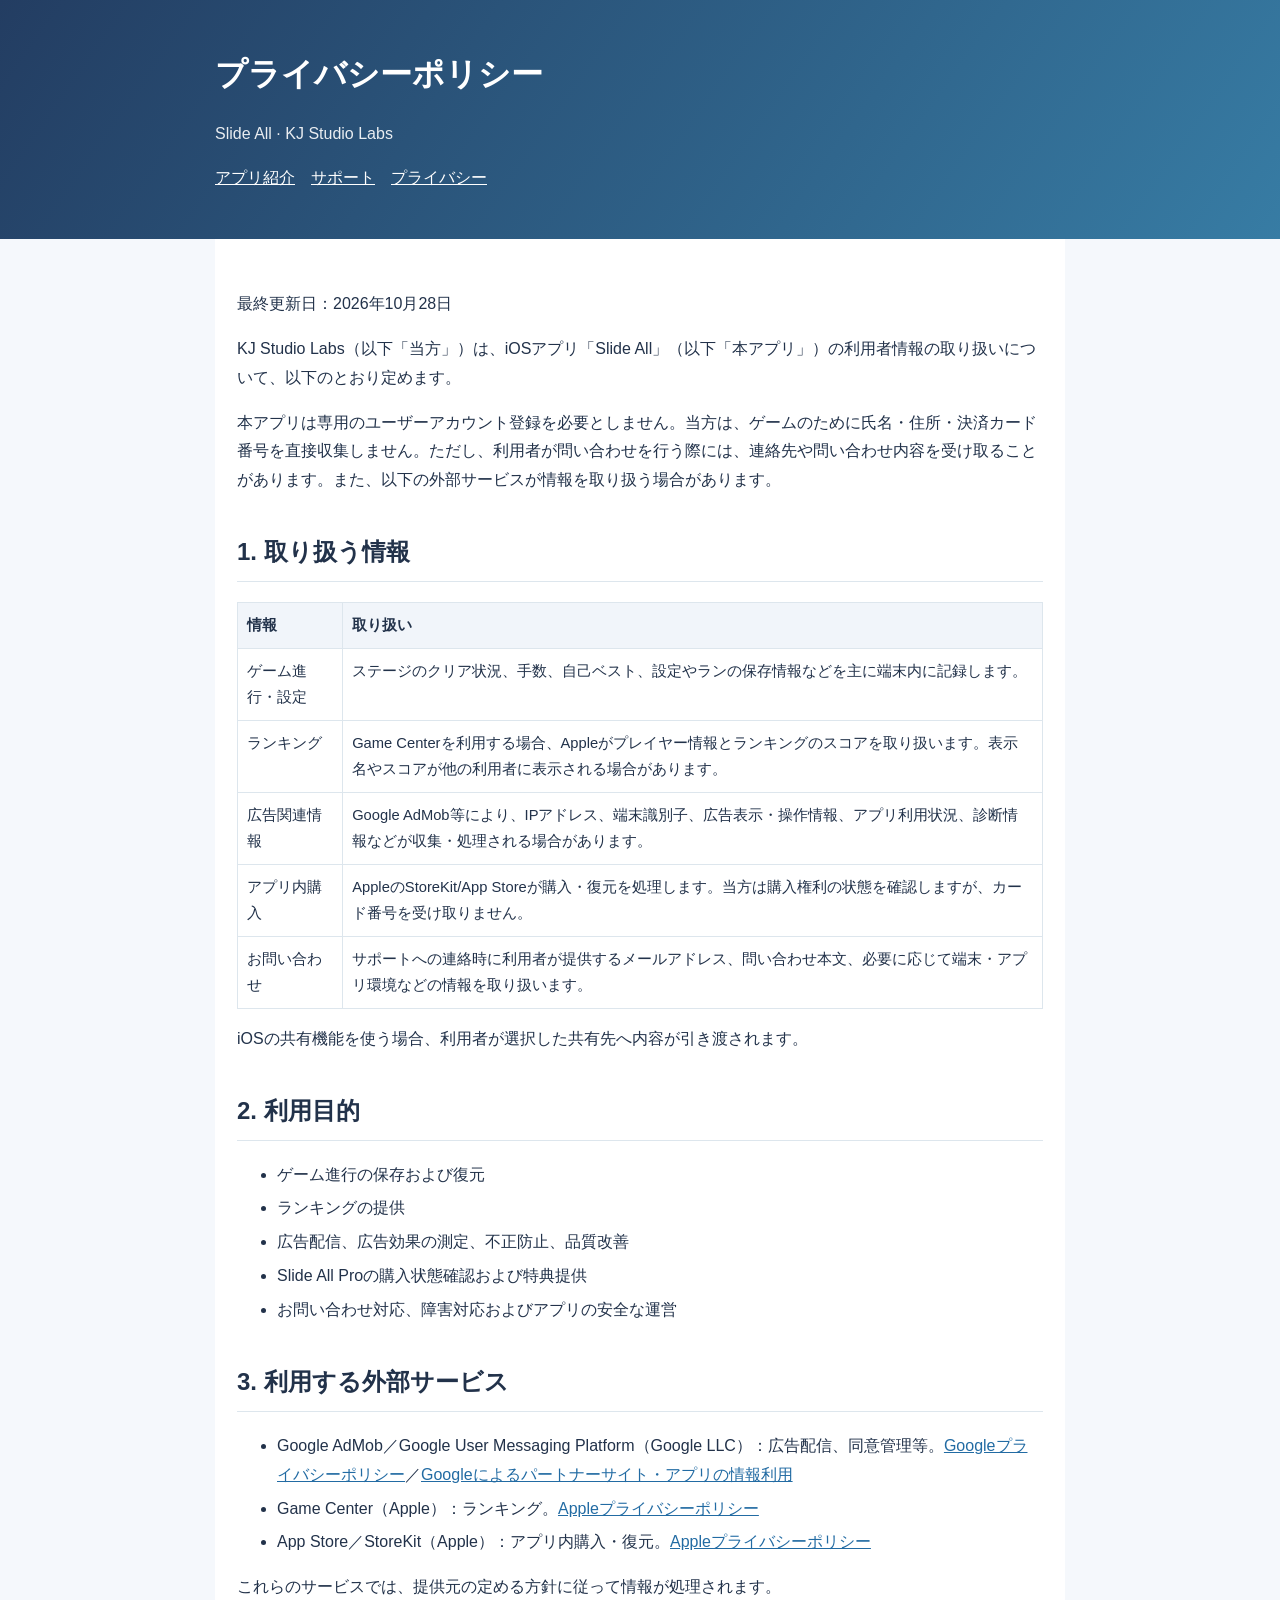
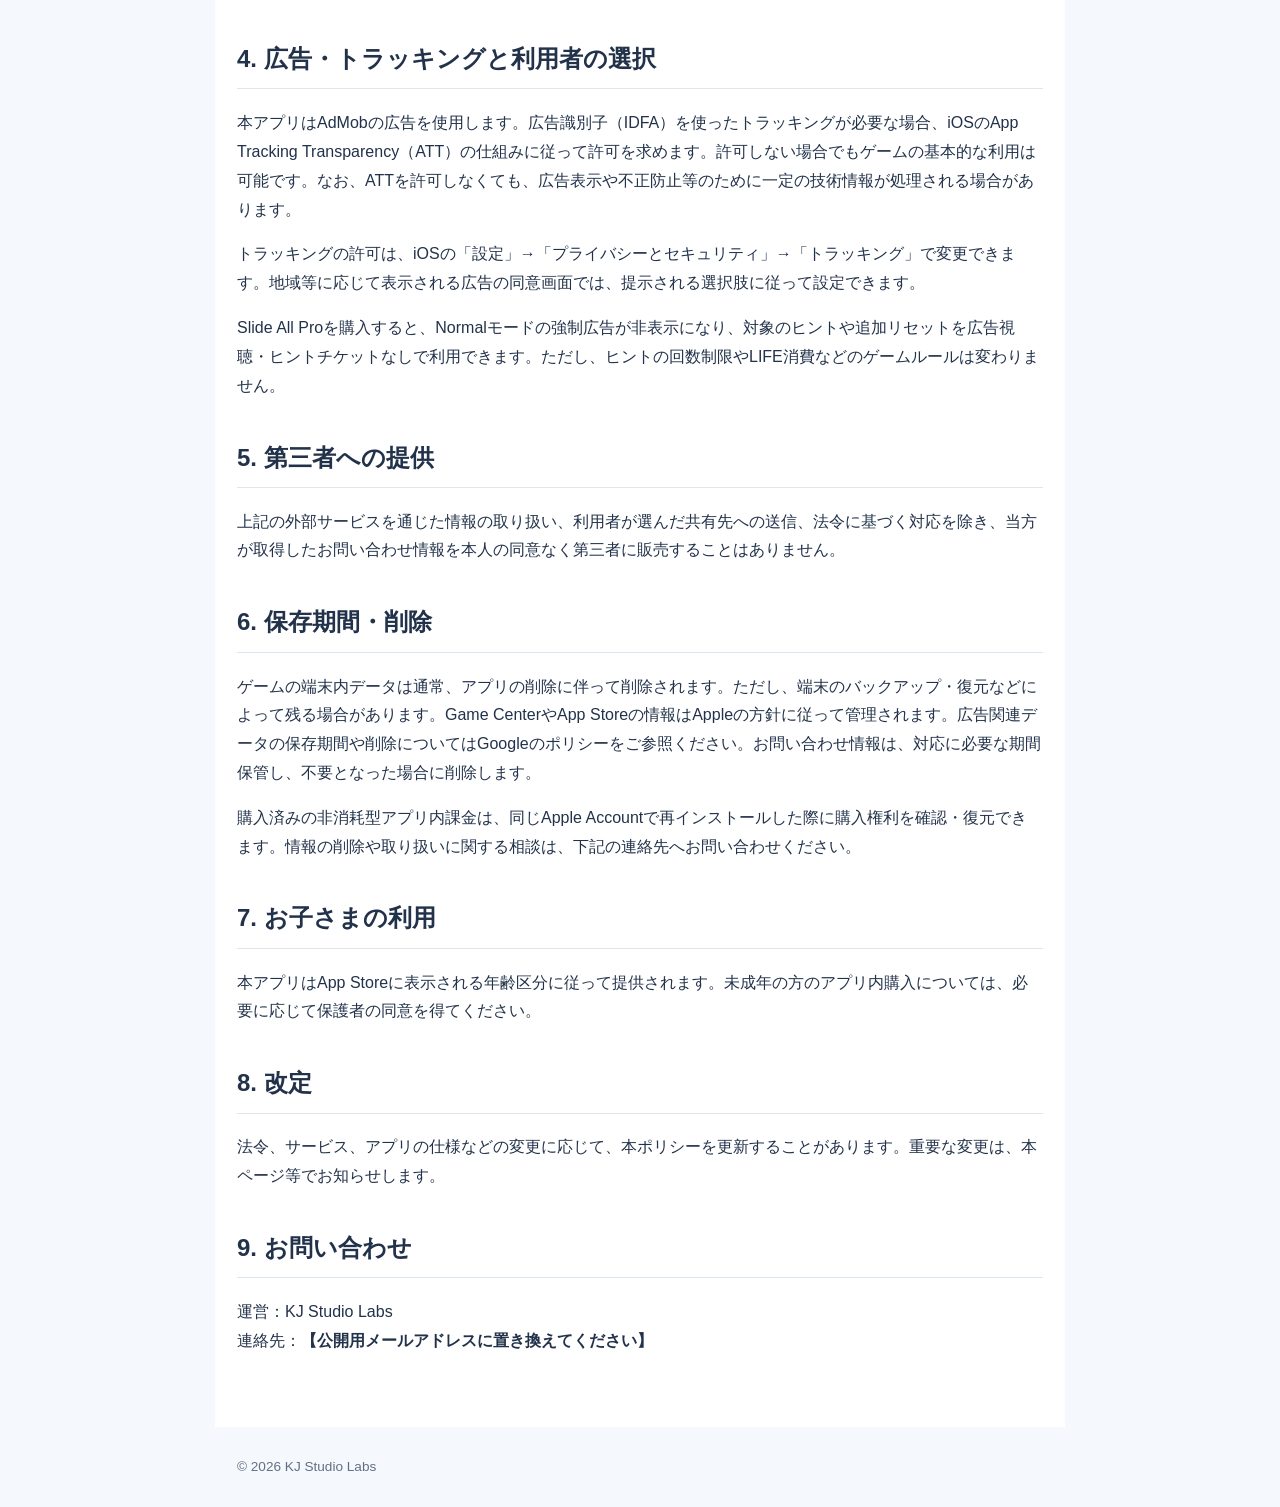
==== slide-all/privacy.html @ 243449bd "Add files via upload" ====
<!doctype html><html lang="ja"><head><meta charset="utf-8"><meta name="viewport" content="width=device-width,initial-scale=1"><title>プライバシーポリシー | Slide All</title><meta name="description" content="iOSパズルゲーム Slide All / KJ Studio Labs"><link rel="stylesheet" href="style.css"></head><body><header><div class="inner"><h1>プライバシーポリシー</h1><p>Slide All · KJ Studio Labs</p><nav><a href="index.html">アプリ紹介</a><a href="support.html">サポート</a><a href="privacy.html">プライバシー</a></nav></div></header><main><p>最終更新日：2026年10月28日</p><p>KJ Studio Labs（以下「当方」）は、iOSアプリ「Slide All」（以下「本アプリ」）の利用者情報の取り扱いについて、以下のとおり定めます。</p><p>本アプリは専用のユーザーアカウント登録を必要としません。当方は、ゲームのために氏名・住所・決済カード番号を直接収集しません。ただし、利用者が問い合わせを行う際には、連絡先や問い合わせ内容を受け取ることがあります。また、以下の外部サービスが情報を取り扱う場合があります。</p>
<h2>1. 取り扱う情報</h2><table><tr><th>情報</th><th>取り扱い</th></tr><tr><td>ゲーム進行・設定</td><td>ステージのクリア状況、手数、自己ベスト、設定やランの保存情報などを主に端末内に記録します。</td></tr><tr><td>ランキング</td><td>Game Centerを利用する場合、Appleがプレイヤー情報とランキングのスコアを取り扱います。表示名やスコアが他の利用者に表示される場合があります。</td></tr><tr><td>広告関連情報</td><td>Google AdMob等により、IPアドレス、端末識別子、広告表示・操作情報、アプリ利用状況、診断情報などが収集・処理される場合があります。</td></tr><tr><td>アプリ内購入</td><td>AppleのStoreKit/App Storeが購入・復元を処理します。当方は購入権利の状態を確認しますが、カード番号を受け取りません。</td></tr><tr><td>お問い合わせ</td><td>サポートへの連絡時に利用者が提供するメールアドレス、問い合わせ本文、必要に応じて端末・アプリ環境などの情報を取り扱います。</td></tr></table><p>iOSの共有機能を使う場合、利用者が選択した共有先へ内容が引き渡されます。</p>
<h2>2. 利用目的</h2><ul><li>ゲーム進行の保存および復元</li><li>ランキングの提供</li><li>広告配信、広告効果の測定、不正防止、品質改善</li><li>Slide All Proの購入状態確認および特典提供</li><li>お問い合わせ対応、障害対応およびアプリの安全な運営</li></ul>
<h2>3. 利用する外部サービス</h2><ul><li>Google AdMob／Google User Messaging Platform（Google LLC）：広告配信、同意管理等。<a href="https://policies.google.com/privacy?hl=ja">Googleプライバシーポリシー</a>／<a href="https://policies.google.com/technologies/partner-sites?hl=ja">Googleによるパートナーサイト・アプリの情報利用</a></li><li>Game Center（Apple）：ランキング。<a href="https://www.apple.com/jp/legal/privacy/">Appleプライバシーポリシー</a></li><li>App Store／StoreKit（Apple）：アプリ内購入・復元。<a href="https://www.apple.com/jp/legal/privacy/">Appleプライバシーポリシー</a></li></ul><p>これらのサービスでは、提供元の定める方針に従って情報が処理されます。</p>
<h2>4. 広告・トラッキングと利用者の選択</h2><p>本アプリはAdMobの広告を使用します。広告識別子（IDFA）を使ったトラッキングが必要な場合、iOSのApp Tracking Transparency（ATT）の仕組みに従って許可を求めます。許可しない場合でもゲームの基本的な利用は可能です。なお、ATTを許可しなくても、広告表示や不正防止等のために一定の技術情報が処理される場合があります。</p><p>トラッキングの許可は、iOSの「設定」→「プライバシーとセキュリティ」→「トラッキング」で変更できます。地域等に応じて表示される広告の同意画面では、提示される選択肢に従って設定できます。</p><p>Slide All Proを購入すると、Normalモードの強制広告が非表示になり、対象のヒントや追加リセットを広告視聴・ヒントチケットなしで利用できます。ただし、ヒントの回数制限やLIFE消費などのゲームルールは変わりません。</p>
<h2>5. 第三者への提供</h2><p>上記の外部サービスを通じた情報の取り扱い、利用者が選んだ共有先への送信、法令に基づく対応を除き、当方が取得したお問い合わせ情報を本人の同意なく第三者に販売することはありません。</p>
<h2>6. 保存期間・削除</h2><p>ゲームの端末内データは通常、アプリの削除に伴って削除されます。ただし、端末のバックアップ・復元などによって残る場合があります。Game CenterやApp Storeの情報はAppleの方針に従って管理されます。広告関連データの保存期間や削除についてはGoogleのポリシーをご参照ください。お問い合わせ情報は、対応に必要な期間保管し、不要となった場合に削除します。</p><p>購入済みの非消耗型アプリ内課金は、同じApple Accountで再インストールした際に購入権利を確認・復元できます。情報の削除や取り扱いに関する相談は、下記の連絡先へお問い合わせください。</p>
<h2>7. お子さまの利用</h2><p>本アプリはApp Storeに表示される年齢区分に従って提供されます。未成年の方のアプリ内購入については、必要に応じて保護者の同意を得てください。</p>
<h2>8. 改定</h2><p>法令、サービス、アプリの仕様などの変更に応じて、本ポリシーを更新することがあります。重要な変更は、本ページ等でお知らせします。</p>
<h2>9. お問い合わせ</h2><p>運営：KJ Studio Labs<br>連絡先：<strong>【公開用メールアドレスに置き換えてください】</strong></p></main><footer>© 2026 KJ Studio Labs</footer></body></html>
---- slide-all/style.css ----
*{box-sizing:border-box}body{margin:0;background:#f5f8fc;color:#22324a;font:16px/1.8 -apple-system,BlinkMacSystemFont,"Hiragino Kaku Gothic ProN","Noto Sans JP",sans-serif}header{background:linear-gradient(125deg,#233d62,#377ca4);color:white;padding:46px 20px}header .inner,main,footer{max-width:850px;margin:auto}h1{font-size:2rem;margin:0}header p{opacity:.9}main{padding:35px 22px 55px;background:white}h2{margin-top:2.2rem;border-bottom:1px solid #dde6ed;padding-bottom:8px}a{color:#226ba3}li{margin:5px 0}table{border-collapse:collapse;width:100%;font-size:.92rem}td,th{border:1px solid #dde6ed;padding:9px;text-align:left;vertical-align:top}th{background:#f1f5fa}footer{padding:28px 22px;color:#627085;font-size:.85rem}nav a{color:white;margin-right:16px} .notice{border-left:4px solid #7196b3;padding:10px 15px;background:#edf4f8}
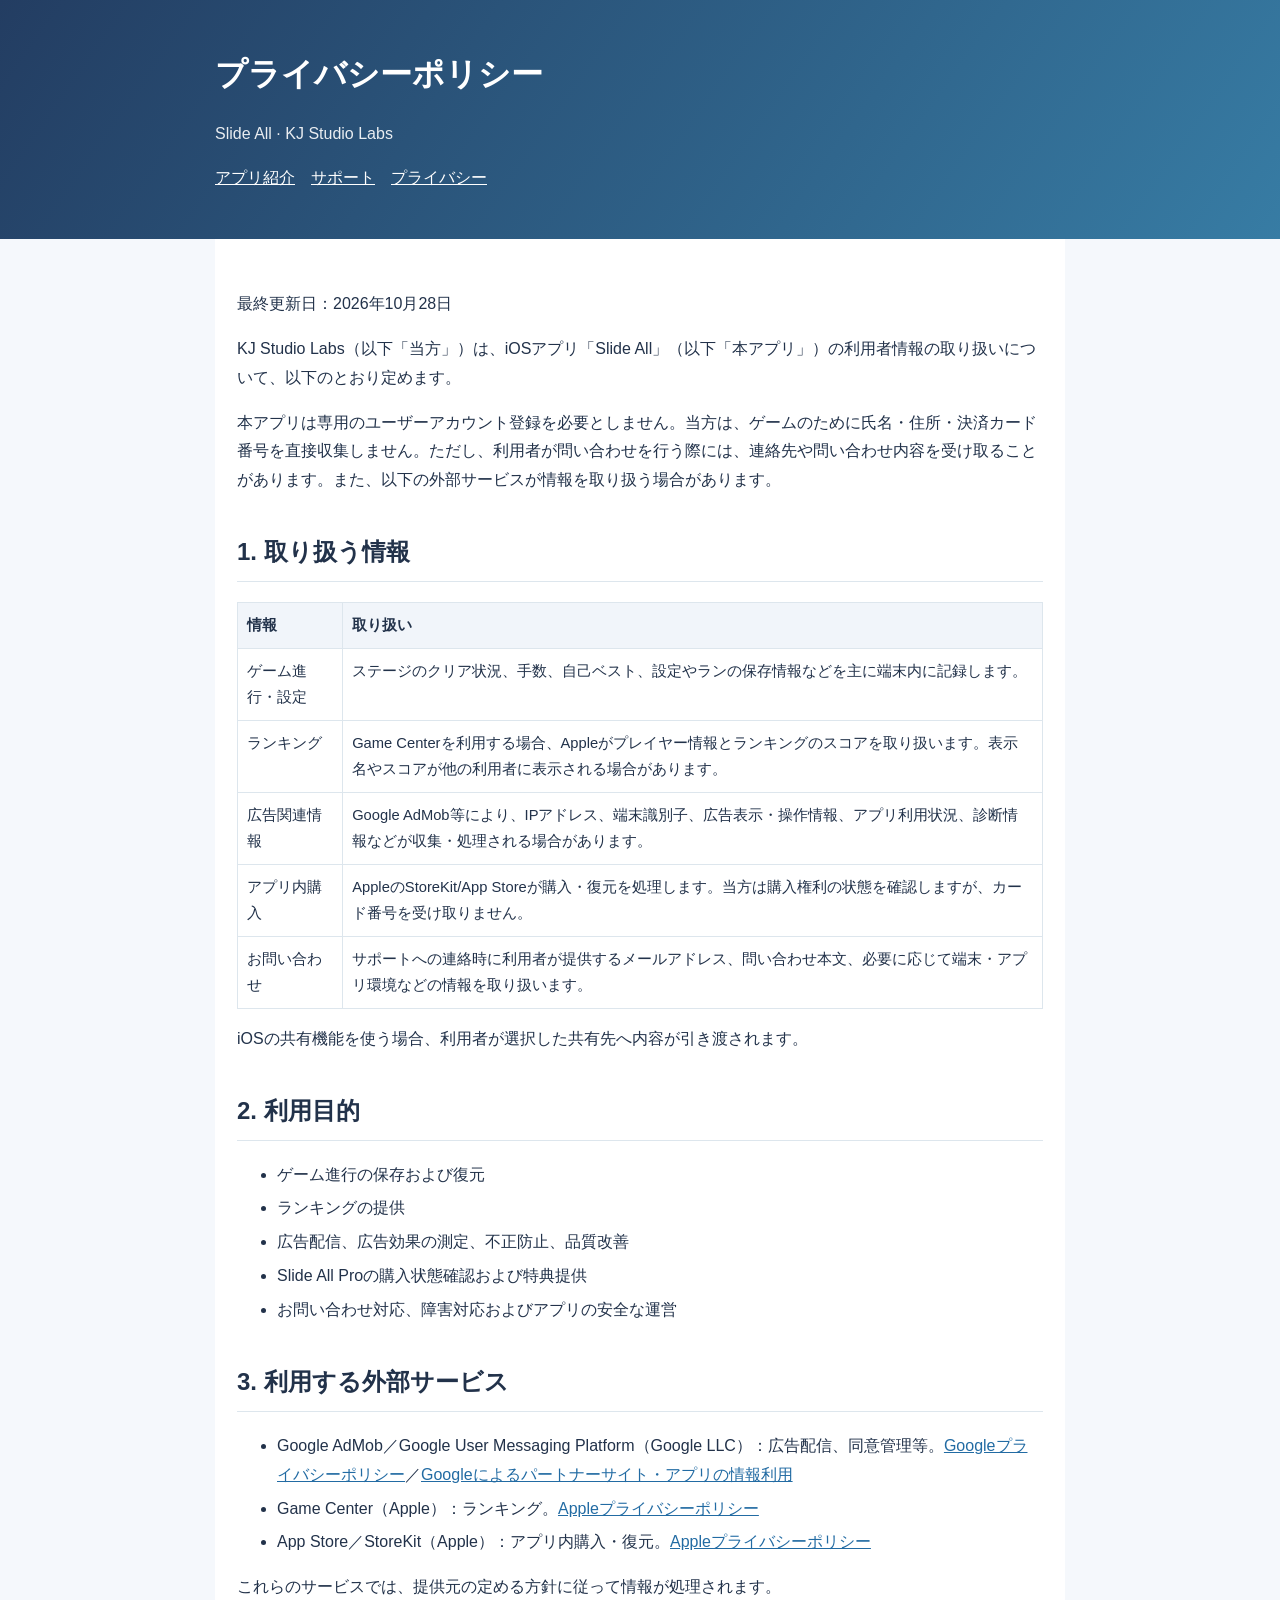
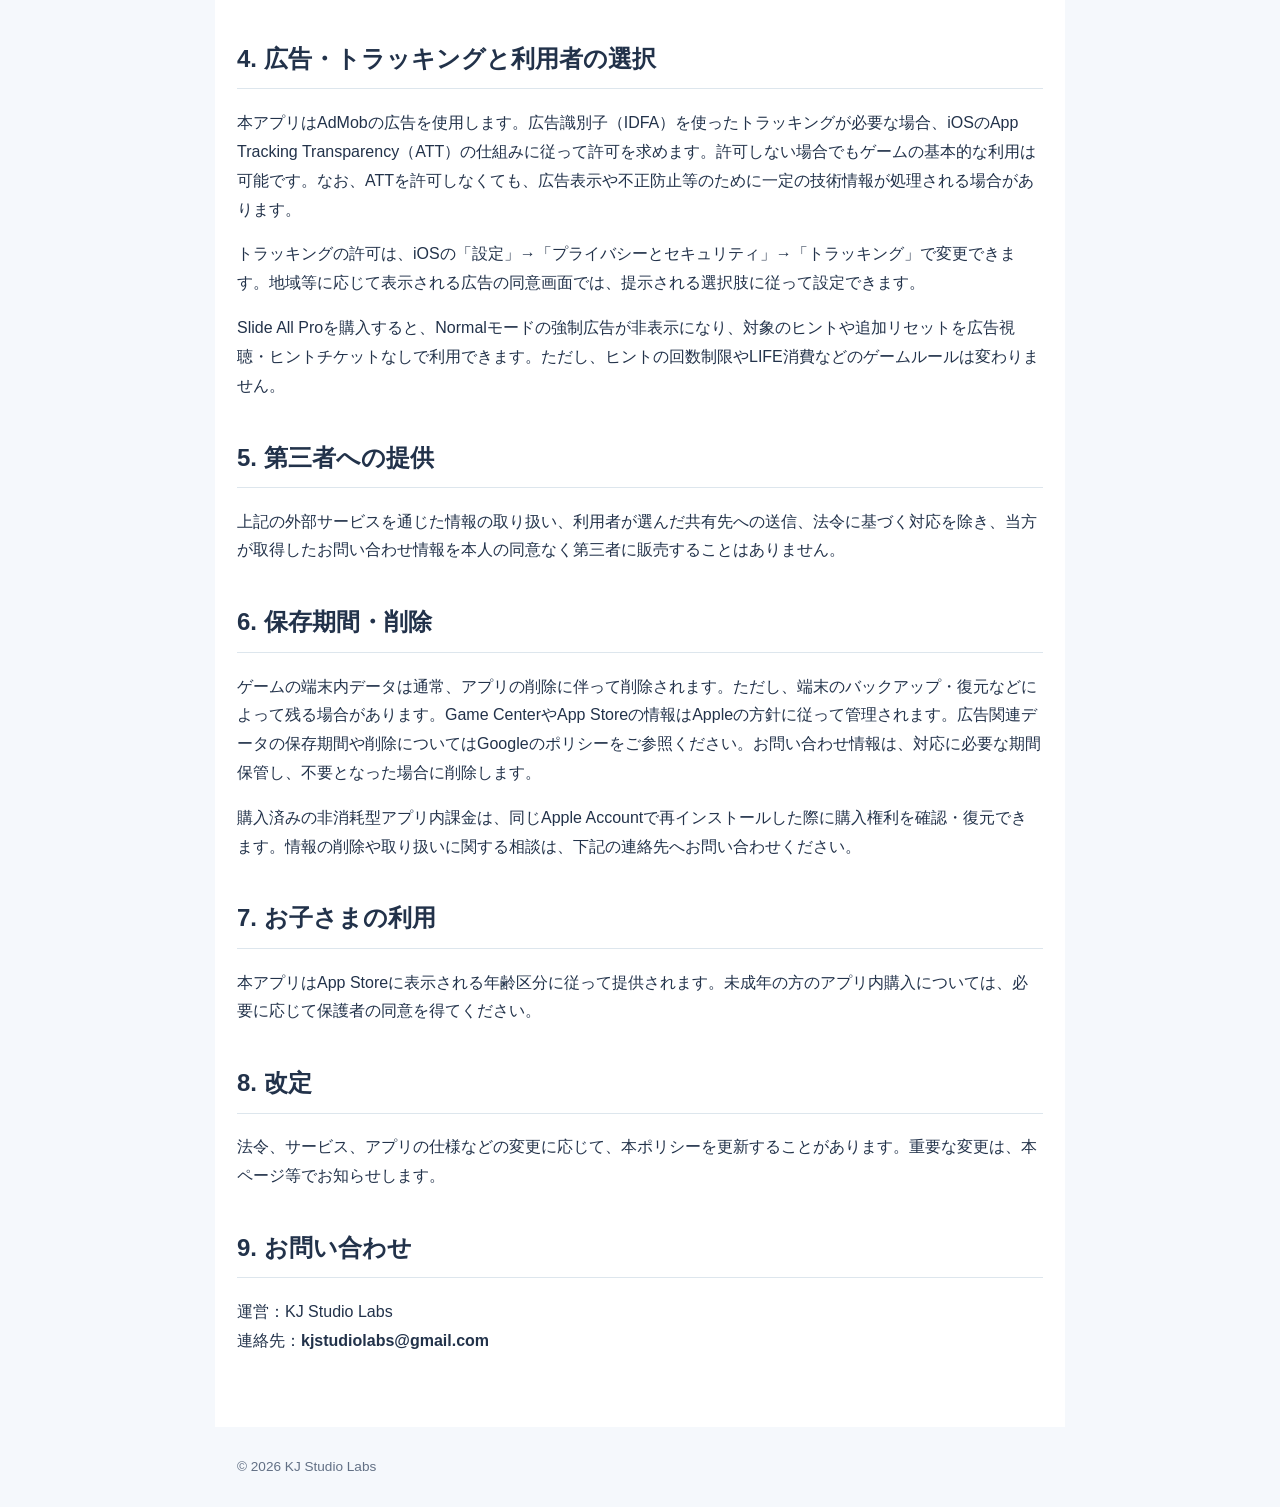
==== commit 0b6e8e47: "Update contact information in privacy policy" ====
--- a/slide-all/privacy.html
+++ b/slide-all/privacy.html
@@ -7,4 +7,4 @@
 <h2>6. 保存期間・削除</h2><p>ゲームの端末内データは通常、アプリの削除に伴って削除されます。ただし、端末のバックアップ・復元などによって残る場合があります。Game CenterやApp Storeの情報はAppleの方針に従って管理されます。広告関連データの保存期間や削除についてはGoogleのポリシーをご参照ください。お問い合わせ情報は、対応に必要な期間保管し、不要となった場合に削除します。</p><p>購入済みの非消耗型アプリ内課金は、同じApple Accountで再インストールした際に購入権利を確認・復元できます。情報の削除や取り扱いに関する相談は、下記の連絡先へお問い合わせください。</p>
 <h2>7. お子さまの利用</h2><p>本アプリはApp Storeに表示される年齢区分に従って提供されます。未成年の方のアプリ内購入については、必要に応じて保護者の同意を得てください。</p>
 <h2>8. 改定</h2><p>法令、サービス、アプリの仕様などの変更に応じて、本ポリシーを更新することがあります。重要な変更は、本ページ等でお知らせします。</p>
-<h2>9. お問い合わせ</h2><p>運営：KJ Studio Labs<br>連絡先：<strong>【公開用メールアドレスに置き換えてください】</strong></p></main><footer>© 2026 KJ Studio Labs</footer></body></html>+<h2>9. お問い合わせ</h2><p>運営：KJ Studio Labs<br>連絡先：<strong>kjstudiolabs@gmail.com</strong></p></main><footer>© 2026 KJ Studio Labs</footer></body></html>
